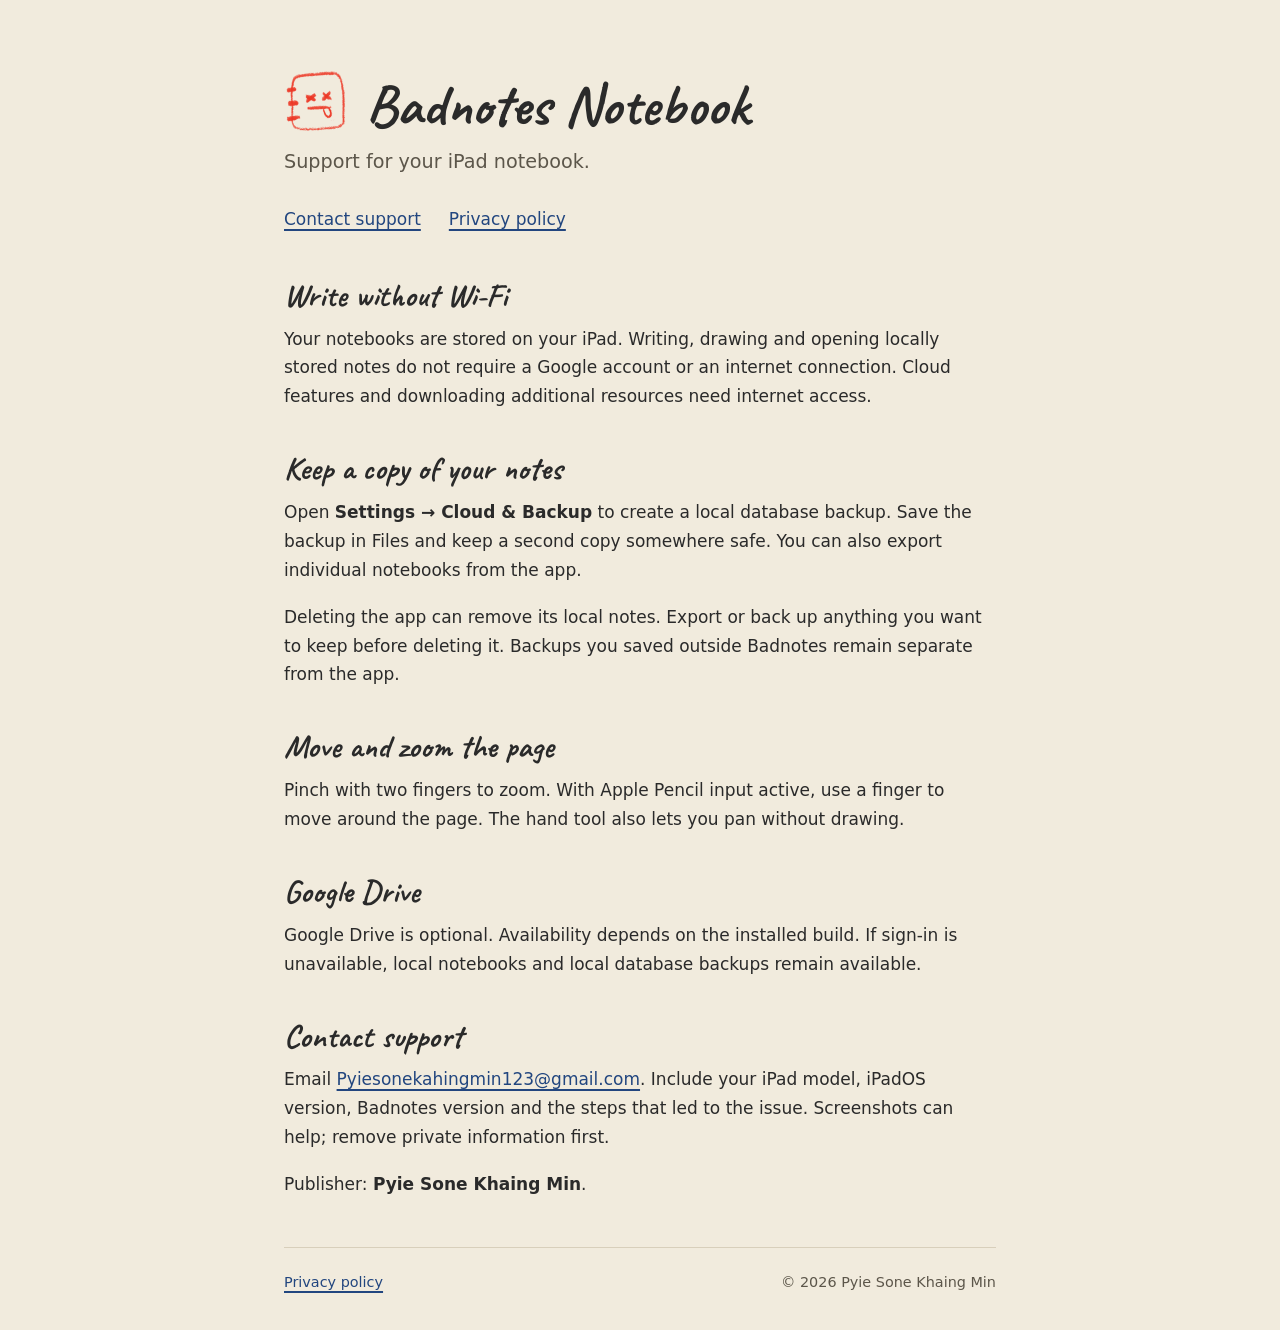
==== index.html @ d62a7354 "Publish Badnotes Notebook support and privacy pages" ====
<!doctype html>
<html lang="en">
<head>
  <meta charset="utf-8">
  <meta name="viewport" content="width=device-width, initial-scale=1">
  <meta name="theme-color" content="#f1ebdd">
  <title>Badnotes Notebook — iPad support</title>
  <meta name="description" content="Help, backups and privacy information for Badnotes Notebook on iPad.">
  <link rel="icon" href="icon.png">
  <link rel="stylesheet" href="support.css">
</head>
<body>
  <a class="skip" href="#content">Skip to content</a>
  <main id="content">
    <header><img src="icon.png" alt="" width="64" height="64"><h1>Badnotes Notebook</h1></header>
    <p class="intro">Support for your iPad notebook.</p>
    <nav aria-label="Support"><a href="#contact">Contact support</a><a href="privacy.html">Privacy policy</a></nav>

    <h2>Write without Wi-Fi</h2>
    <p>Your notebooks are stored on your iPad. Writing, drawing and opening locally stored notes do not require a Google account or an internet connection. Cloud features and downloading additional resources need internet access.</p>

    <h2>Keep a copy of your notes</h2>
    <p>Open <strong>Settings → Cloud &amp; Backup</strong> to create a local database backup. Save the backup in Files and keep a second copy somewhere safe. You can also export individual notebooks from the app.</p>
    <p>Deleting the app can remove its local notes. Export or back up anything you want to keep before deleting it. Backups you saved outside Badnotes remain separate from the app.</p>

    <h2>Move and zoom the page</h2>
    <p>Pinch with two fingers to zoom. With Apple Pencil input active, use a finger to move around the page. The hand tool also lets you pan without drawing.</p>

    <h2>Google Drive</h2>
    <p>Google Drive is optional. Availability depends on the installed build. If sign-in is unavailable, local notebooks and local database backups remain available.</p>

    <h2 id="contact">Contact support</h2>
    <p>Email <a href="mailto:Pyiesonekahingmin123@gmail.com">Pyiesonekahingmin123@gmail.com</a>. Include your iPad model, iPadOS version, Badnotes version and the steps that led to the issue. Screenshots can help; remove private information first.</p>
    <p>Publisher: <strong>Pyie Sone Khaing Min</strong>.</p>
    <footer><a href="privacy.html">Privacy policy</a><span>© 2026 Pyie Sone Khaing Min</span></footer>
  </main>
</body>
</html>
---- support.css ----
@font-face{font-family:Caveat;src:url('fonts/caveat-700.woff2') format('woff2');font-weight:700;font-display:swap}
:root{color-scheme:light;--paper:#f1ebdd;--ink:#2a2a2a;--muted:#5c564a;--line:#d8cfbb;--link:#22467f}
*{box-sizing:border-box}
html{background:var(--paper);color:var(--ink);scroll-padding-top:24px}
body{margin:0;font:17px/1.7 system-ui,-apple-system,BlinkMacSystemFont,'Segoe UI',sans-serif}
main{max-width:760px;margin:auto;padding:56px 24px 36px}
header{display:flex;align-items:center;gap:18px}
header img{flex-shrink:0}
h1,h2{font-family:Caveat,'Segoe Print',cursive;font-weight:700;line-height:1.15}
h1{font-size:clamp(2.7rem,7vw,3.6rem);margin:16px 0 8px;text-wrap:balance}
h2{font-size:2rem;margin:40px 0 10px;text-wrap:balance}
p{margin:0 0 18px}
a{color:var(--link);text-underline-offset:4px;text-decoration-thickness:1.5px;overflow-wrap:anywhere}
a:hover{text-decoration-thickness:3px}
a:focus-visible{outline:3px solid var(--link);outline-offset:5px;border-radius:2px}
nav{display:flex;gap:12px 28px;flex-wrap:wrap;margin:22px 0 38px}
nav a{padding:4px 0}
.intro{font-size:1.2rem;color:var(--muted)}
.meta{color:var(--muted);font-size:.9rem}
code{font: .92em ui-monospace,Consolas,monospace;overflow-wrap:anywhere}
footer{border-top:1px solid var(--line);margin-top:48px;padding-top:22px;display:flex;justify-content:space-between;gap:14px;flex-wrap:wrap;font-size:.9rem;color:var(--muted)}
.skip{position:absolute;top:-100px;left:16px;background:var(--paper);padding:8px 16px}
.skip:focus{top:12px}
::selection{background:#c6d7eb;color:#152b49}
@media(max-width:460px){main{padding:30px 22px}header{gap:12px}header img{width:48px;height:48px}h1{font-size:2.6rem}footer{display:block}footer span{display:block;margin-top:12px}}
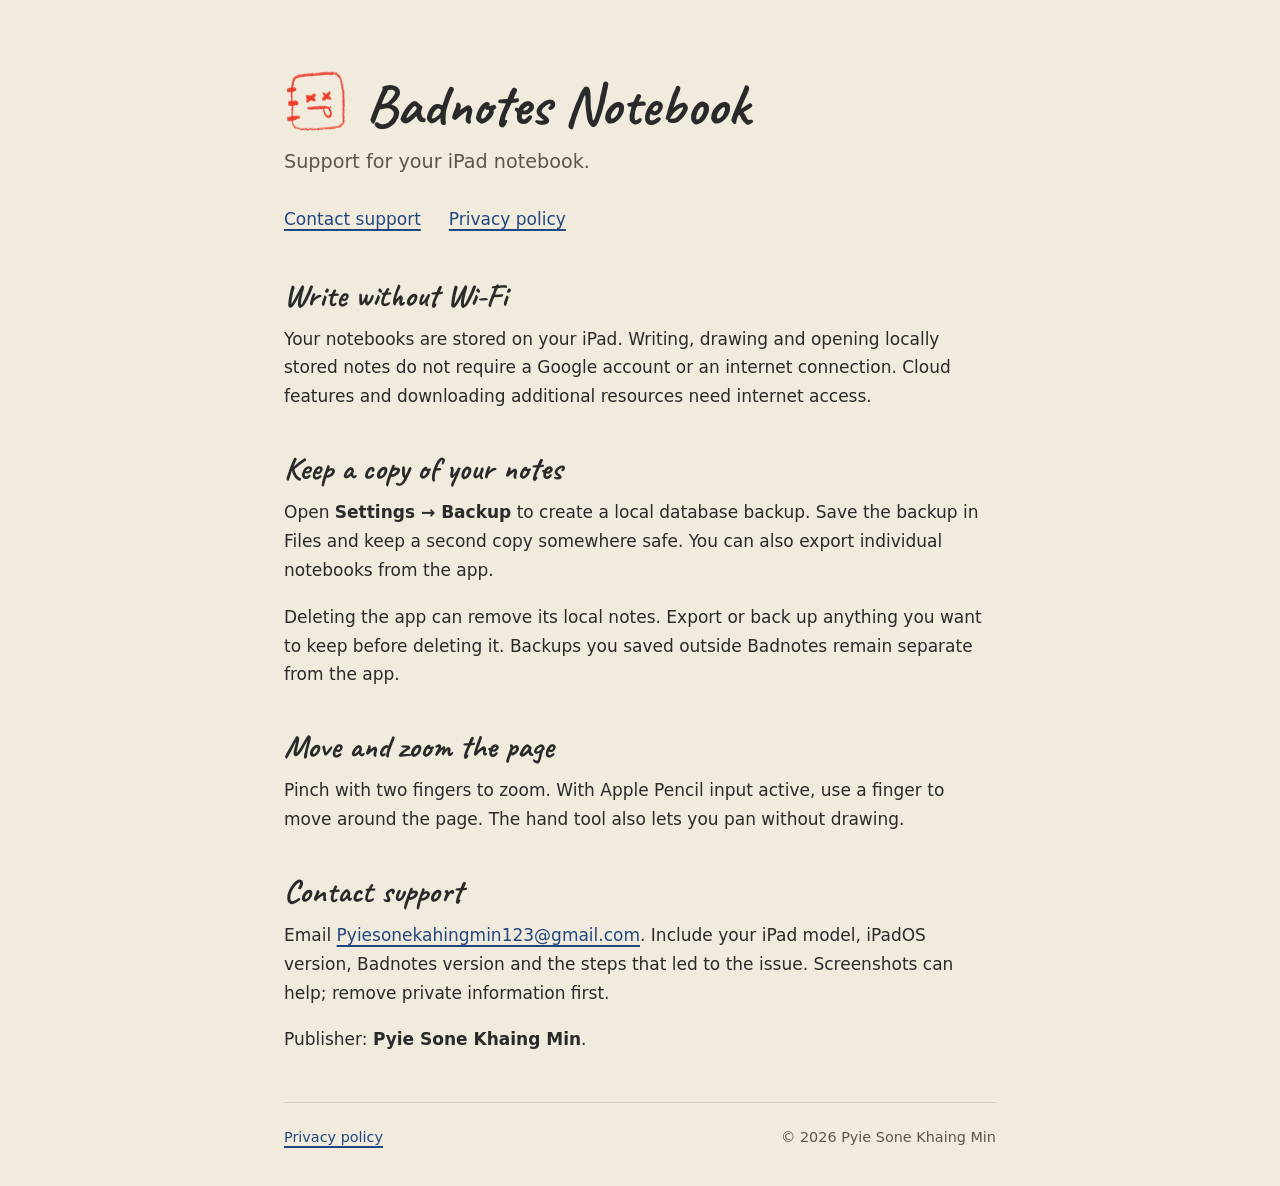
==== commit 28a7e22f: "Match support pages to the offline first release" ====
--- a/index.html
+++ b/index.html
@@ -20,14 +20,11 @@
     <p>Your notebooks are stored on your iPad. Writing, drawing and opening locally stored notes do not require a Google account or an internet connection. Cloud features and downloading additional resources need internet access.</p>
 
     <h2>Keep a copy of your notes</h2>
-    <p>Open <strong>Settings → Cloud &amp; Backup</strong> to create a local database backup. Save the backup in Files and keep a second copy somewhere safe. You can also export individual notebooks from the app.</p>
+    <p>Open <strong>Settings → Backup</strong> to create a local database backup. Save the backup in Files and keep a second copy somewhere safe. You can also export individual notebooks from the app.</p>
     <p>Deleting the app can remove its local notes. Export or back up anything you want to keep before deleting it. Backups you saved outside Badnotes remain separate from the app.</p>
 
     <h2>Move and zoom the page</h2>
     <p>Pinch with two fingers to zoom. With Apple Pencil input active, use a finger to move around the page. The hand tool also lets you pan without drawing.</p>
-
-    <h2>Google Drive</h2>
-    <p>Google Drive is optional. Availability depends on the installed build. If sign-in is unavailable, local notebooks and local database backups remain available.</p>
 
     <h2 id="contact">Contact support</h2>
     <p>Email <a href="mailto:Pyiesonekahingmin123@gmail.com">Pyiesonekahingmin123@gmail.com</a>. Include your iPad model, iPadOS version, Badnotes version and the steps that led to the issue. Screenshots can help; remove private information first.</p>
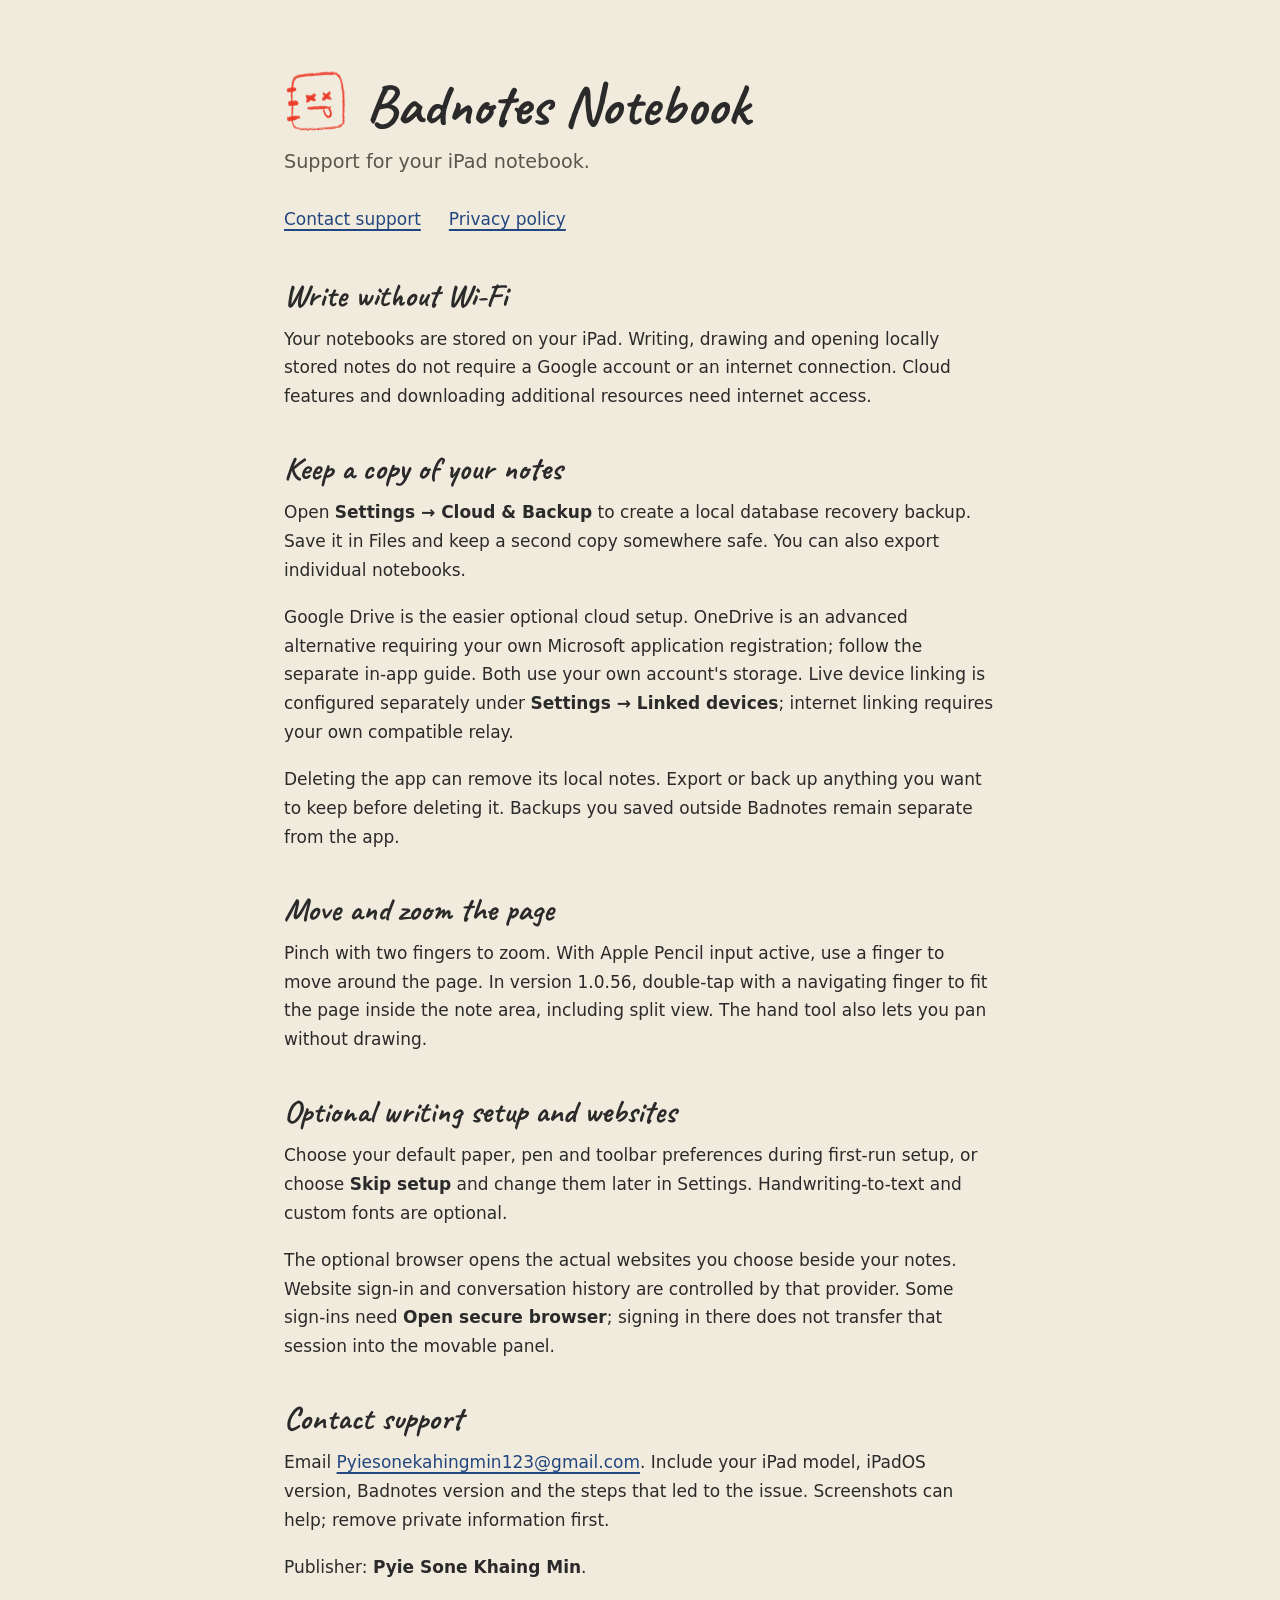
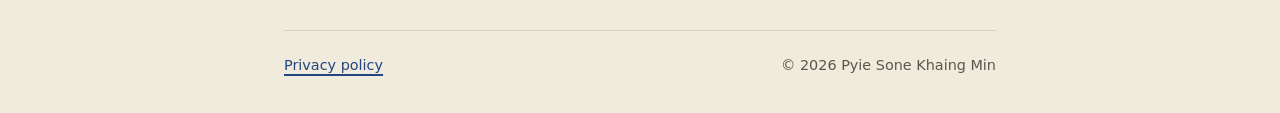
==== commit a8601ecb: "Update Badnotes 1.0.56 support and privacy information" ====
--- a/index.html
+++ b/index.html
@@ -20,11 +20,15 @@
     <p>Your notebooks are stored on your iPad. Writing, drawing and opening locally stored notes do not require a Google account or an internet connection. Cloud features and downloading additional resources need internet access.</p>
 
     <h2>Keep a copy of your notes</h2>
-    <p>Open <strong>Settings → Backup</strong> to create a local database backup. Save the backup in Files and keep a second copy somewhere safe. You can also export individual notebooks from the app.</p>
+    <p>Open <strong>Settings → Cloud &amp; Backup</strong> to create a local database recovery backup. Save it in Files and keep a second copy somewhere safe. You can also export individual notebooks.</p>
+    <p>Google Drive is the easier optional cloud setup. OneDrive is an advanced alternative requiring your own Microsoft application registration; follow the separate in-app guide. Both use your own account's storage. Live device linking is configured separately under <strong>Settings → Linked devices</strong>; internet linking requires your own compatible relay.</p>
     <p>Deleting the app can remove its local notes. Export or back up anything you want to keep before deleting it. Backups you saved outside Badnotes remain separate from the app.</p>
 
     <h2>Move and zoom the page</h2>
-    <p>Pinch with two fingers to zoom. With Apple Pencil input active, use a finger to move around the page. The hand tool also lets you pan without drawing.</p>
+    <p>Pinch with two fingers to zoom. With Apple Pencil input active, use a finger to move around the page. In version 1.0.56, double-tap with a navigating finger to fit the page inside the note area, including split view. The hand tool also lets you pan without drawing.</p>
+    <h2>Optional writing setup and websites</h2>
+    <p>Choose your default paper, pen and toolbar preferences during first-run setup, or choose <strong>Skip setup</strong> and change them later in Settings. Handwriting-to-text and custom fonts are optional.</p>
+    <p>The optional browser opens the actual websites you choose beside your notes. Website sign-in and conversation history are controlled by that provider. Some sign-ins need <strong>Open secure browser</strong>; signing in there does not transfer that session into the movable panel.</p>
 
     <h2 id="contact">Contact support</h2>
     <p>Email <a href="mailto:Pyiesonekahingmin123@gmail.com">Pyiesonekahingmin123@gmail.com</a>. Include your iPad model, iPadOS version, Badnotes version and the steps that led to the issue. Screenshots can help; remove private information first.</p>
